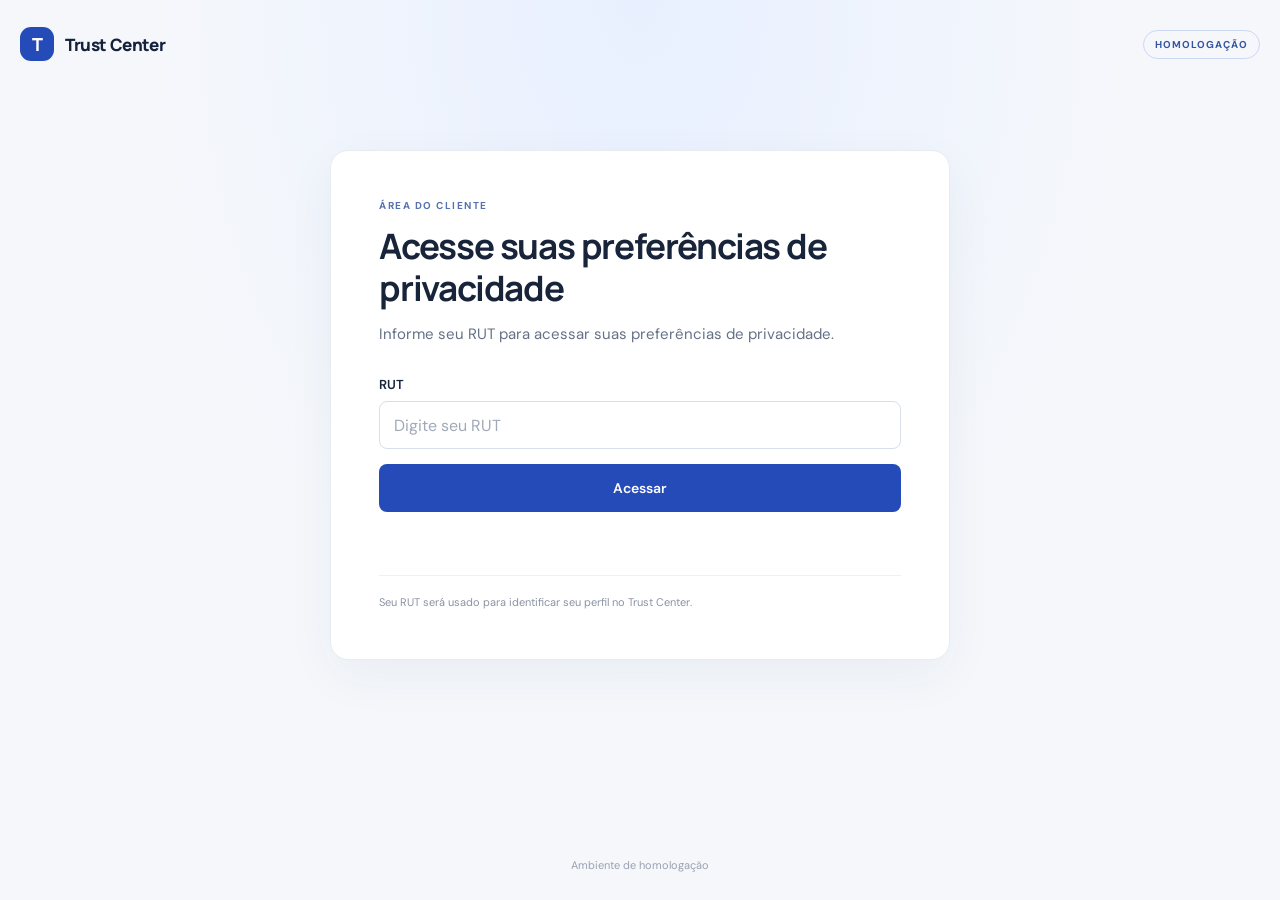
==== trust.html @ 7fd9f400 "Second Commit" ====
<!doctype html>
<html lang="pt-BR">
  <head>
    <meta charset="utf-8" />
    <meta name="viewport" content="width=device-width, initial-scale=1" />
    <meta name="theme-color" content="#f5f7fb" />
    <title>Preferências de privacidade | Trust Center</title>
    <link rel="stylesheet" href="styles.css" />
    <script src="config.js"></script>
    <script src="app.js" defer></script>
  </head>
  <body class="trust-page">
    <main class="trust-shell">
      <header class="topbar trust-topbar">
        <a class="brand" href="index.html" aria-label="Voltar à página inicial">
          <span class="brand-mark">T</span><span>Trust Center</span>
        </a>
        <a id="change-rut" class="back-link" href="index.html">Voltar e alterar RUT</a>
      </header>
      <section class="trust-panel" aria-labelledby="trust-title">
        <div class="trust-heading">
          <div>
            <div class="eyebrow">PREFERÊNCIAS DE PRIVACIDADE</div>
            <h1 id="trust-title">Trust Center</h1>
          </div>
          <span class="environment">HOMOLOGAÇÃO</span>
        </div>
        <div id="trust-status" class="status" role="status" aria-live="polite">Preparando o Trust Center…</div>
        <div id="trust-center-host"></div>
      </section>
      <footer>Ambiente de homologação</footer>
    </main>
  </body>
</html>
---- styles.css ----
@import url('https://fonts.googleapis.com/css2?family=DM+Sans:wght@400;500;600;700&family=Manrope:wght@500;600;700;800&display=swap');

:root { color-scheme: light; font-family: 'DM Sans', sans-serif; color: #17243a; background: #f5f7fb; font-synthesis: none; }
* { box-sizing: border-box; }
body { margin: 0; min-height: 100vh; background: radial-gradient(ellipse at 50% 0%, #e8f0ff 0, #f5f7fb 53%); }
.shell { width: min(100% - 40px, 1440px); margin: 0 auto; min-height: 100vh; display: flex; flex-direction: column; }
.topbar { height: 88px; display: flex; align-items: center; justify-content: space-between; }
.brand { display: inline-flex; gap: 11px; align-items: center; text-decoration: none; color: #13213b; font-family: Manrope, sans-serif; font-weight: 800; font-size: 17px; letter-spacing: -.4px; }
.brand-mark { display: grid; place-items: center; width: 34px; height: 34px; color: white; background: #244bb8; border-radius: 11px; font-size: 18px; }
.environment { border: 1px solid #cbd8f3; color: #3355a2; border-radius: 999px; padding: 7px 11px; font-size: 10px; letter-spacing: 1px; font-weight: 700; }
.card { width: min(100%, 620px); margin: 62px auto 48px; padding: 48px; background: #fff; border: 1px solid #e7ebf2; border-radius: 18px; box-shadow: 0 16px 50px #1c33520d; }
.eyebrow { color: #5571ae; font-size: 10px; line-height: 1.4; letter-spacing: 1.5px; font-weight: 700; }
h1, h2 { margin: 12px 0 0; font-family: Manrope, sans-serif; letter-spacing: -1.2px; color: #17243a; }
h1 { max-width: 480px; font-size: clamp(27px, 4vw, 35px); line-height: 1.2; }
h2 { font-size: 22px; }
.intro { margin: 13px 0 30px; color: #657187; font-size: 15px; line-height: 1.6; }
label { display: block; margin-bottom: 8px; font-size: 13px; font-weight: 600; }
input { width: 100%; height: 48px; padding: 0 14px; border: 1px solid #d8deea; border-radius: 8px; color: #17243a; background: white; font: inherit; outline: none; transition: border-color .15s, box-shadow .15s; }
input::placeholder { color: #a0a9b8; }
input:focus { border-color: #5477d0; box-shadow: 0 0 0 3px #5477d01a; }
.primary { width: 100%; height: 48px; margin-top: 15px; border: 0; border-radius: 8px; background: #244bb8; color: white; font: 600 14px 'DM Sans', sans-serif; cursor: pointer; transition: background .15s, transform .15s; }
.primary:hover { background: #1a3d9e; transform: translateY(-1px); }
.primary:disabled { opacity: .65; cursor: wait; transform: none; }
.status { min-height: 22px; margin-top: 14px; color: #657187; font-size: 13px; line-height: 1.5; }
.status[data-kind="error"] { color: #a52e3a; }
.status[data-kind="success"] { color: #23724e; }
#trust-center-host { width: 100%; min-width: 0; margin-top: 18px; min-height: 120px; overflow-x: auto; overscroll-behavior-inline: contain; }
#trust-center-host trust-center { display: block; width: 100%; min-width: 0; }
.privacy-note { margin: 27px 0 0; padding-top: 18px; border-top: 1px solid #edf0f5; color: #8992a2; font-size: 11px; line-height: 1.5; }
footer { margin-top: auto; padding: 0 0 28px; text-align: center; color: #99a2b1; font-size: 11px; }
@media (max-width: 900px) {
  .shell { width: min(100% - 32px, 1440px); }
  .card { margin: 38px auto; }
}
@media (max-width: 600px) {
  .shell { width: min(100% - 24px, 1440px); }
  .topbar { height: 70px; }
  .card { margin: 24px auto; padding: 28px 22px; border-radius: 14px; }
}

.trust-page { background: #f5f7fb; }
.trust-shell { width: min(100% - 48px, 1600px); min-height: 100vh; margin: 0 auto; display: flex; flex-direction: column; }
.trust-topbar { flex: 0 0 76px; }
.back-link { color: #244bb8; font-size: 13px; font-weight: 600; text-decoration: none; }
.back-link:hover { text-decoration: underline; }
.trust-panel { flex: 1; min-width: 0; margin: 0 0 32px; padding: clamp(22px, 3vw, 40px); background: #fff; border: 1px solid #e7ebf2; border-radius: 18px; box-shadow: 0 16px 50px #1c33520d; }
.trust-heading { display: flex; justify-content: space-between; align-items: center; gap: 20px; padding-bottom: 22px; border-bottom: 1px solid #edf0f5; }
.trust-heading h1 { margin-top: 8px; font-size: clamp(23px, 3vw, 30px); }
.trust-panel #trust-status { margin-top: 12px; }
.trust-panel #trust-center-host { min-height: max(70vh, 600px); margin-top: 12px; }
@media (max-width: 700px) {
  .trust-shell { width: min(100% - 20px, 1600px); }
  .trust-topbar { flex-basis: 64px; }
  .trust-panel { padding: 20px 14px; border-radius: 12px; }
  .trust-heading { align-items: flex-start; flex-direction: column; gap: 12px; }
  .trust-panel #trust-center-host { min-height: 70vh; }
}
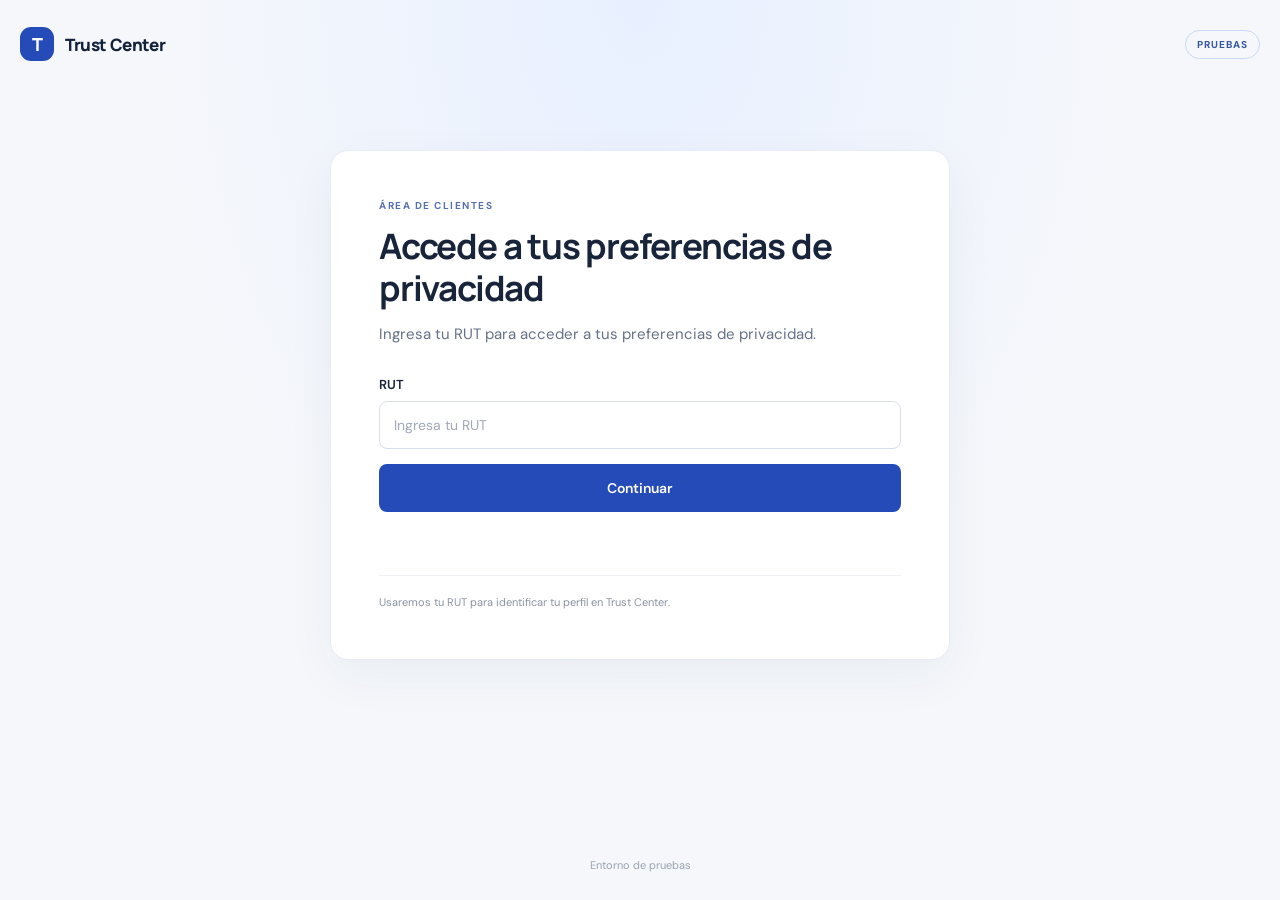
==== commit 3a50ae64: "Second Commit" ====
--- a/trust.html
+++ b/trust.html
@@ -1,10 +1,10 @@
 <!doctype html>
-<html lang="pt-BR">
+<html lang="es-CL" class="trust-document">
   <head>
     <meta charset="utf-8" />
     <meta name="viewport" content="width=device-width, initial-scale=1" />
     <meta name="theme-color" content="#f5f7fb" />
-    <title>Preferências de privacidade | Trust Center</title>
+    <title>Preferencias de privacidad | Trust Center</title>
     <link rel="stylesheet" href="styles.css" />
     <script src="config.js"></script>
     <script src="app.js" defer></script>
@@ -12,23 +12,23 @@
   <body class="trust-page">
     <main class="trust-shell">
       <header class="topbar trust-topbar">
-        <a class="brand" href="index.html" aria-label="Voltar à página inicial">
+        <a class="brand" href="index.html" aria-label="Volver al inicio">
           <span class="brand-mark">T</span><span>Trust Center</span>
         </a>
-        <a id="change-rut" class="back-link" href="index.html">Voltar e alterar RUT</a>
+        <a id="change-rut" class="back-link" href="index.html">Volver y cambiar RUT</a>
       </header>
       <section class="trust-panel" aria-labelledby="trust-title">
         <div class="trust-heading">
           <div>
-            <div class="eyebrow">PREFERÊNCIAS DE PRIVACIDADE</div>
+            <div class="eyebrow">PREFERENCIAS DE PRIVACIDAD</div>
             <h1 id="trust-title">Trust Center</h1>
           </div>
-          <span class="environment">HOMOLOGAÇÃO</span>
+          <span class="environment">PRUEBAS</span>
         </div>
-        <div id="trust-status" class="status" role="status" aria-live="polite">Preparando o Trust Center…</div>
+        <div id="trust-status" class="status" role="status" aria-live="polite">Preparando Trust Center…</div>
         <div id="trust-center-host"></div>
       </section>
-      <footer>Ambiente de homologação</footer>
+      <footer>Entorno de pruebas</footer>
     </main>
   </body>
 </html>
--- a/styles.css
+++ b/styles.css
@@ -1,6 +1,7 @@
 @import url('https://fonts.googleapis.com/css2?family=DM+Sans:wght@400;500;600;700&family=Manrope:wght@500;600;700;800&display=swap');
 
-:root { color-scheme: light; font-family: 'DM Sans', sans-serif; color: #17243a; background: #f5f7fb; font-synthesis: none; }
+:root { font-size: 14px; color-scheme: light; font-family: 'DM Sans', sans-serif; color: #17243a; background: #f5f7fb; font-synthesis: none; }
+.trust-document { font-size: 12px; line-height: 1.4; }
 * { box-sizing: border-box; }
 body { margin: 0; min-height: 100vh; background: radial-gradient(ellipse at 50% 0%, #e8f0ff 0, #f5f7fb 53%); }
 .shell { width: min(100% - 40px, 1440px); margin: 0 auto; min-height: 100vh; display: flex; flex-direction: column; }
